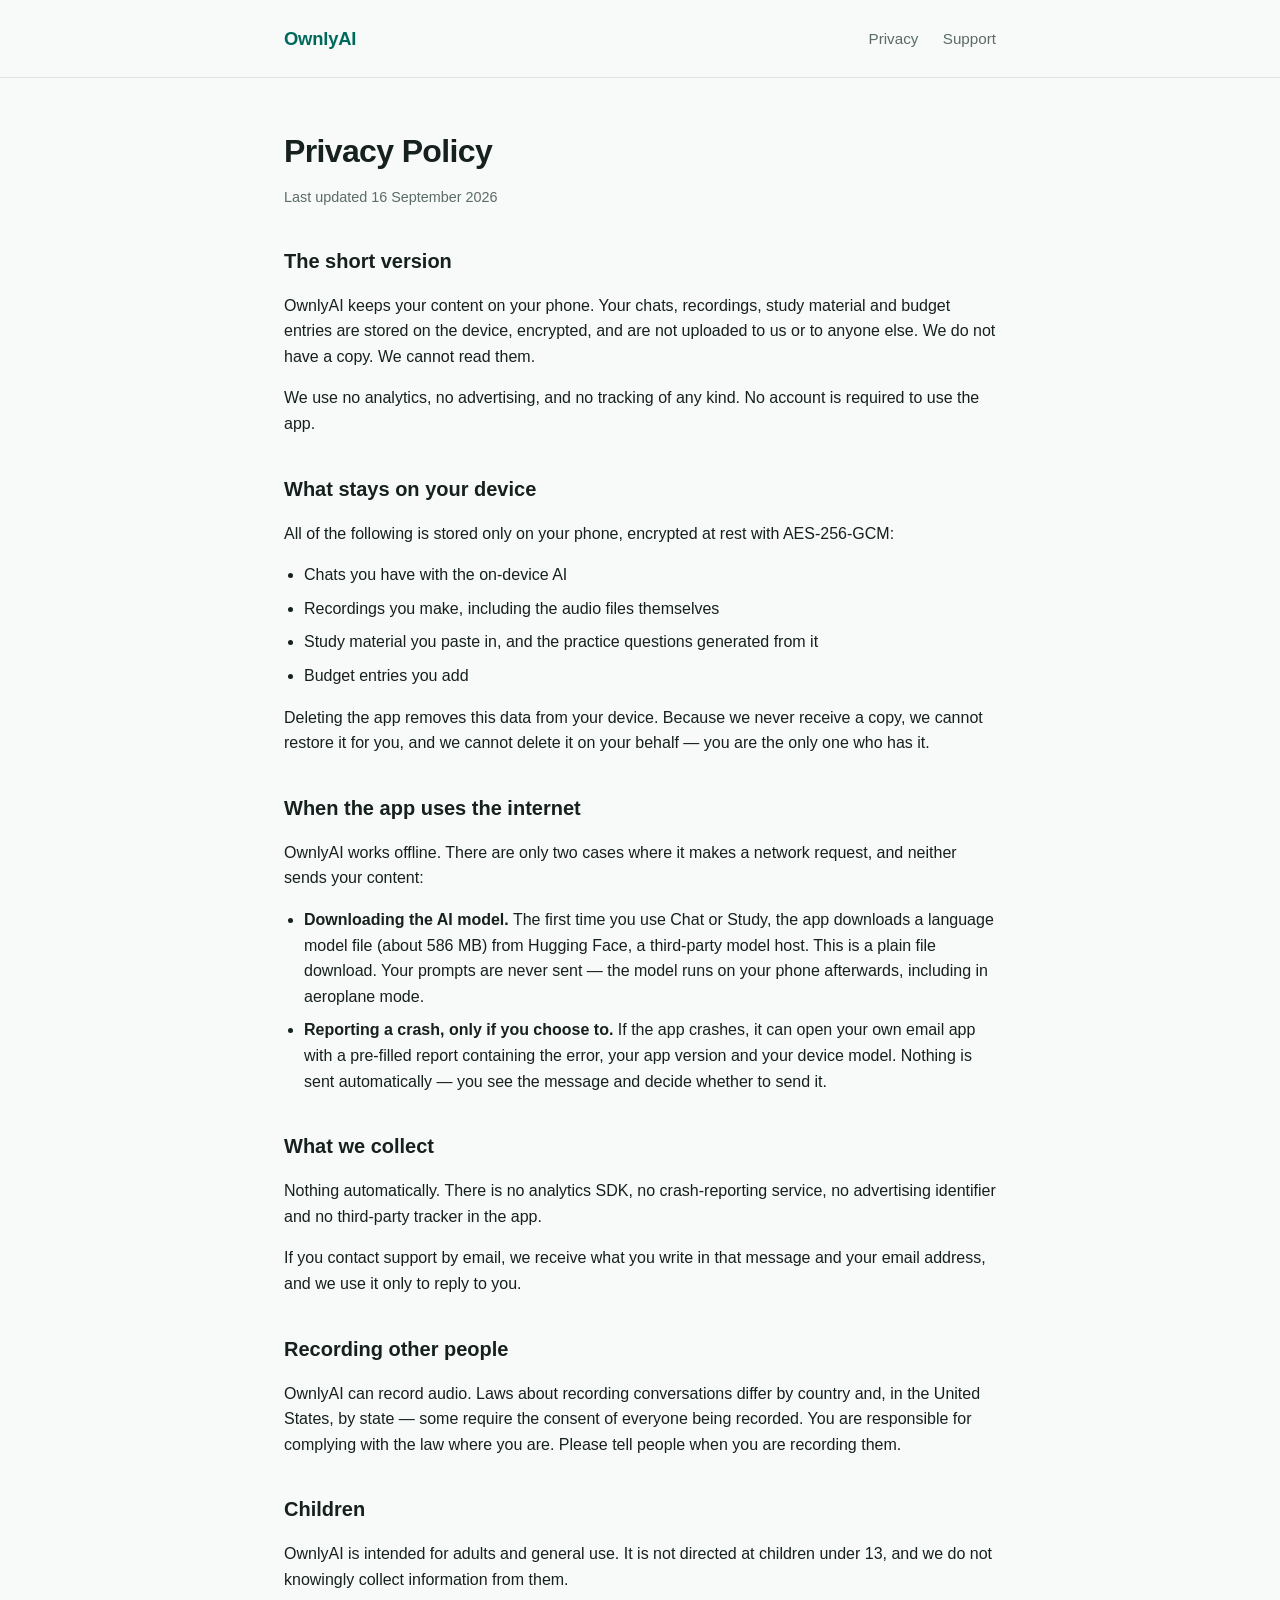
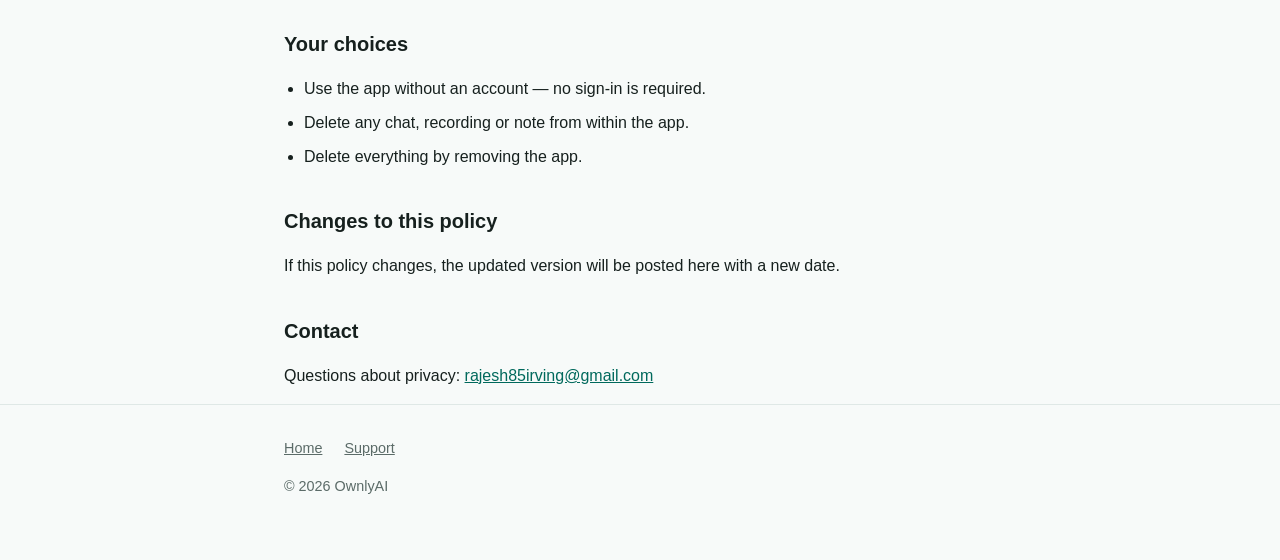
==== privacy.html @ 991598fe "Add OwnlyAI public site: landing, privacy policy and support Hosts the privacy policy at a public UR" ====
<!doctype html>
<html lang="en">
<head>
<meta charset="utf-8">
<meta name="viewport" content="width=device-width, initial-scale=1">
<title>Privacy Policy — OwnlyAI</title>
<meta name="description" content="OwnlyAI's privacy policy. Your content stays on your device, encrypted. We collect nothing.">
<link rel="stylesheet" href="style.css">
</head>
<body>

<header class="site">
  <div class="wrap">
    <a class="logo" href="index.html">OwnlyAI</a>
    <nav>
      <a href="privacy.html">Privacy</a>
      <a href="support.html">Support</a>
    </nav>
  </div>
</header>

<main class="wrap doc">
  <h1>Privacy Policy</h1>
  <p class="updated">Last updated 16 September 2026</p>

  <h2>The short version</h2>
  <p>
    OwnlyAI keeps your content on your phone. Your chats, recordings, study
    material and budget entries are stored on the device, encrypted, and
    are not uploaded to us or to anyone else. We do not have a copy. We
    cannot read them.
  </p>
  <p>
    We use no analytics, no advertising, and no tracking of any kind. No
    account is required to use the app.
  </p>

  <h2>What stays on your device</h2>
  <p>All of the following is stored only on your phone, encrypted at rest
    with AES-256-GCM:</p>
  <ul>
    <li>Chats you have with the on-device AI</li>
    <li>Recordings you make, including the audio files themselves</li>
    <li>Study material you paste in, and the practice questions generated from it</li>
    <li>Budget entries you add</li>
  </ul>
  <p>
    Deleting the app removes this data from your device. Because we never
    receive a copy, we cannot restore it for you, and we cannot delete it
    on your behalf — you are the only one who has it.
  </p>

  <h2>When the app uses the internet</h2>
  <p>
    OwnlyAI works offline. There are only two cases where it makes a
    network request, and neither sends your content:
  </p>
  <ul>
    <li>
      <strong>Downloading the AI model.</strong> The first time you use
      Chat or Study, the app downloads a language model file (about
      586&nbsp;MB) from Hugging Face, a third-party model host. This is a
      plain file download. Your prompts are never sent — the model runs on
      your phone afterwards, including in aeroplane mode.
    </li>
    <li>
      <strong>Reporting a crash, only if you choose to.</strong> If the app
      crashes, it can open your own email app with a pre-filled report
      containing the error, your app version and your device model. Nothing
      is sent automatically — you see the message and decide whether to
      send it.
    </li>
  </ul>

  <h2>What we collect</h2>
  <p>
    Nothing automatically. There is no analytics SDK, no crash-reporting
    service, no advertising identifier and no third-party tracker in the
    app.
  </p>
  <p>
    If you contact support by email, we receive what you write in that
    message and your email address, and we use it only to reply to you.
  </p>

  <h2>Recording other people</h2>
  <p>
    OwnlyAI can record audio. Laws about recording conversations differ by
    country and, in the United States, by state — some require the consent
    of everyone being recorded. You are responsible for complying with the
    law where you are. Please tell people when you are recording them.
  </p>

  <h2>Children</h2>
  <p>
    OwnlyAI is intended for adults and general use. It is not directed at
    children under 13, and we do not knowingly collect information from
    them.
  </p>

  <h2>Your choices</h2>
  <ul>
    <li>Use the app without an account — no sign-in is required.</li>
    <li>Delete any chat, recording or note from within the app.</li>
    <li>Delete everything by removing the app.</li>
  </ul>

  <h2>Changes to this policy</h2>
  <p>
    If this policy changes, the updated version will be posted here with a
    new date.
  </p>

  <h2>Contact</h2>
  <p>
    Questions about privacy:
    <a href="mailto:rajesh85irving@gmail.com">rajesh85irving@gmail.com</a>
  </p>
</main>

<footer class="site">
  <div class="wrap">
    <a href="index.html">Home</a>
    <a href="support.html">Support</a>
    <p>© 2026 OwnlyAI</p>
  </div>
</footer>

</body>
</html>
---- style.css ----
/* OwnlyAI marketing site. Self-contained - no CDN, no fonts to fetch, no
   trackers. That last one is deliberate: the site for a privacy app should
   not load third-party scripts. */

:root {
  --teal: #00695c;
  --teal-bright: #00897b;
  --ink: #16201e;
  --muted: #5b6b68;
  --bg: #f7faf9;
  --surface: #ffffff;
  --line: #dfe8e6;
}

@media (prefers-color-scheme: dark) {
  :root {
    --teal: #4db6ac;
    --teal-bright: #80cbc4;
    --ink: #e8f0ee;
    --muted: #9fb3af;
    --bg: #101816;
    --surface: #18211f;
    --line: #2a3634;
  }
}

* { box-sizing: border-box; }

body {
  margin: 0;
  font-family: -apple-system, BlinkMacSystemFont, "Segoe UI", Roboto,
    Helvetica, Arial, sans-serif;
  line-height: 1.6;
  color: var(--ink);
  background: var(--bg);
  -webkit-font-smoothing: antialiased;
}

.wrap {
  max-width: 760px;
  margin: 0 auto;
  padding: 0 24px;
}

header.site {
  padding-block: 24px;
  border-bottom: 1px solid var(--line);
}

header.site .wrap {
  display: flex;
  align-items: center;
  justify-content: space-between;
  gap: 16px;
  flex-wrap: wrap;
}

.logo {
  font-weight: 700;
  font-size: 1.15rem;
  color: var(--teal);
  text-decoration: none;
  letter-spacing: -0.01em;
}

nav a {
  color: var(--muted);
  text-decoration: none;
  margin-left: 20px;
  font-size: 0.95rem;
}

nav a:hover { color: var(--teal); }

.hero {
  padding-block: 72px 56px;
  text-align: center;
}

.hero h1 {
  font-size: clamp(2rem, 6vw, 3rem);
  line-height: 1.15;
  letter-spacing: -0.02em;
  margin: 0 0 16px;
}

.hero p.lede {
  font-size: 1.2rem;
  color: var(--muted);
  max-width: 34em;
  margin: 0 auto 32px;
}

.badges {
  display: flex;
  gap: 10px;
  justify-content: center;
  flex-wrap: wrap;
  margin-bottom: 8px;
}

.badge {
  border: 1px solid var(--line);
  background: var(--surface);
  color: var(--muted);
  border-radius: 999px;
  padding: 6px 14px;
  font-size: 0.85rem;
  white-space: nowrap;
}

.features {
  display: grid;
  grid-template-columns: repeat(auto-fit, minmax(240px, 1fr));
  gap: 20px;
  padding-block: 24px 64px;
}

.card {
  background: var(--surface);
  border: 1px solid var(--line);
  border-radius: 14px;
  padding: 24px;
}

.card h3 {
  margin: 0 0 8px;
  font-size: 1.05rem;
}

.card p {
  margin: 0;
  color: var(--muted);
  font-size: 0.95rem;
}

section.band {
  border-top: 1px solid var(--line);
  padding-block: 56px;
}

section.band h2 {
  font-size: 1.5rem;
  letter-spacing: -0.01em;
  margin: 0 0 16px;
}

.doc h1 { font-size: 2rem; letter-spacing: -0.02em; margin-block: 48px 8px; }
.doc h2 { font-size: 1.25rem; margin-block: 36px 8px; }
.doc .updated { color: var(--muted); font-size: 0.9rem; margin-top: 0; }
.doc ul { padding-left: 20px; }
.doc li { margin-bottom: 8px; }

.callout {
  background: var(--surface);
  border: 1px solid var(--line);
  border-left: 3px solid var(--teal);
  border-radius: 8px;
  padding: 16px 20px;
  margin-block: 24px;
}

.callout p { margin: 0; }

a { color: var(--teal); }

footer.site {
  border-top: 1px solid var(--line);
  padding-block: 32px 48px;
  color: var(--muted);
  font-size: 0.9rem;
}

footer.site a { color: var(--muted); margin-right: 18px; }
footer.site a:hover { color: var(--teal); }
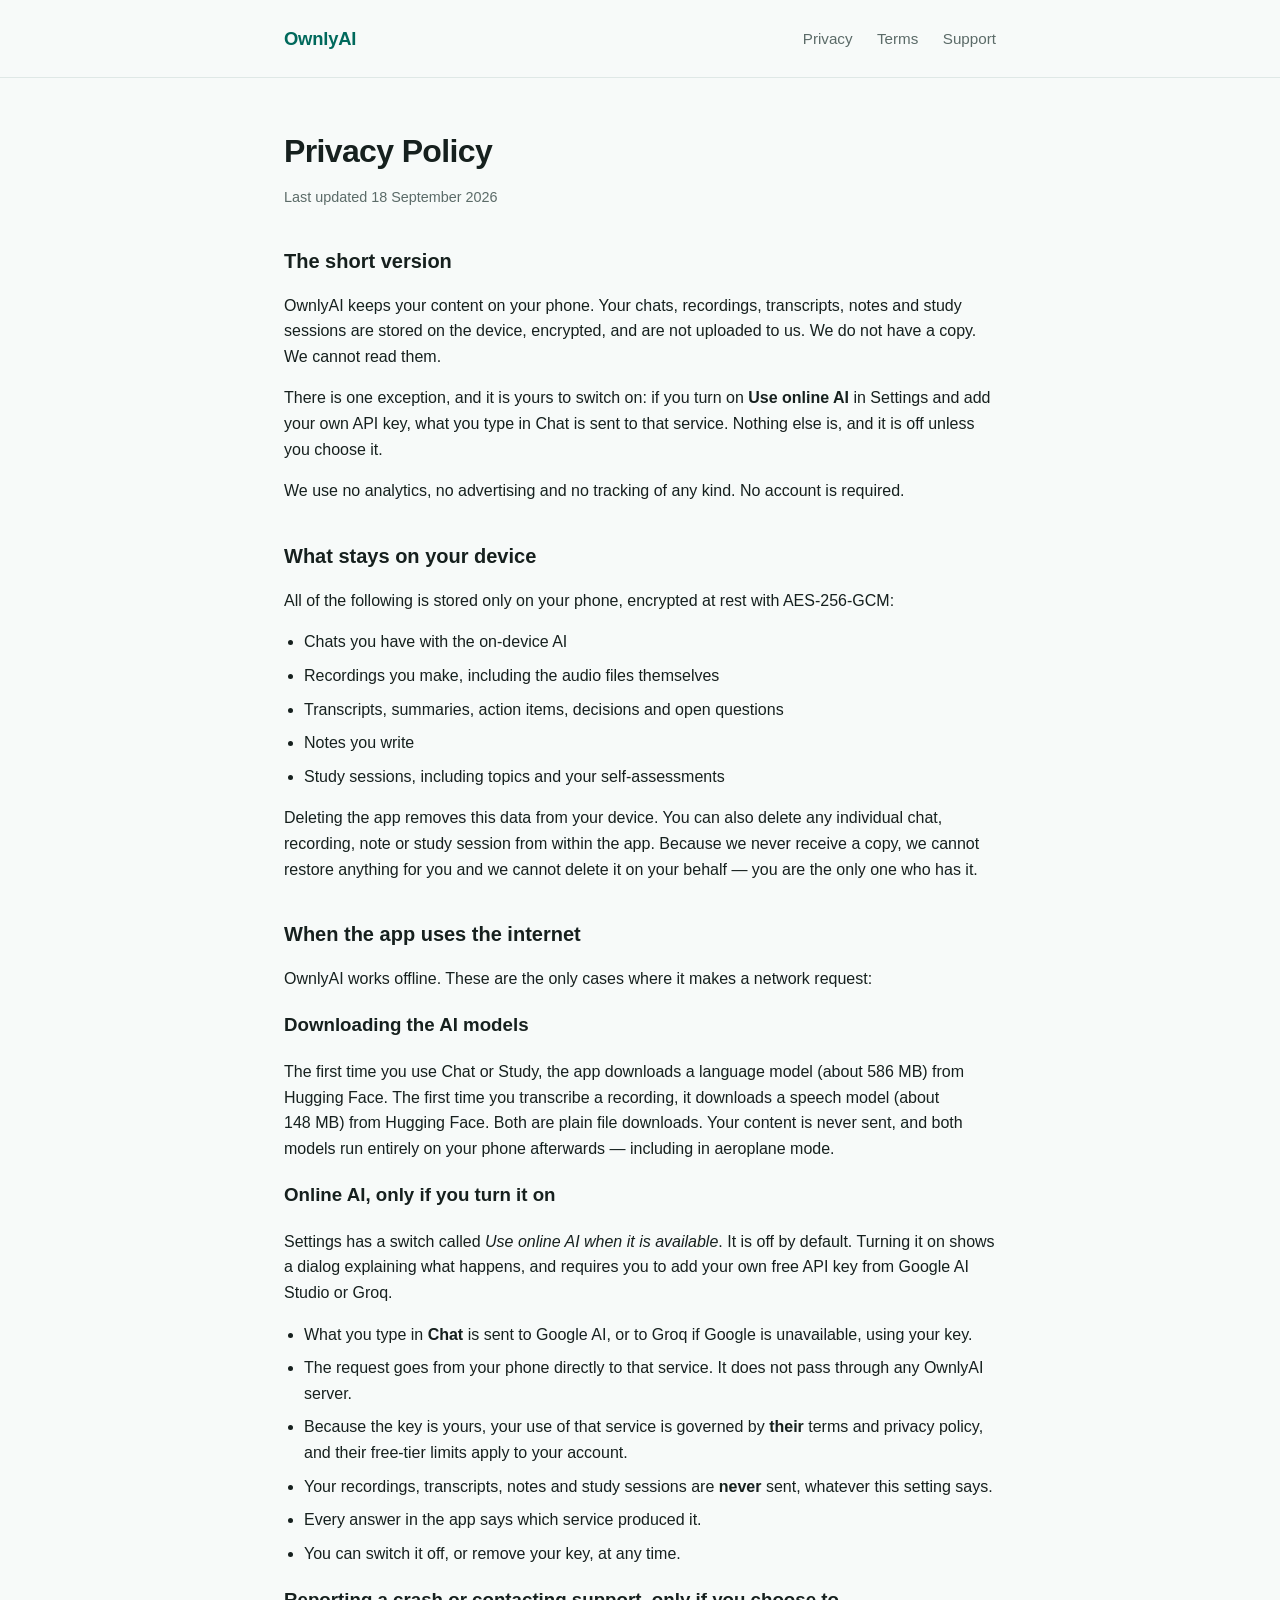
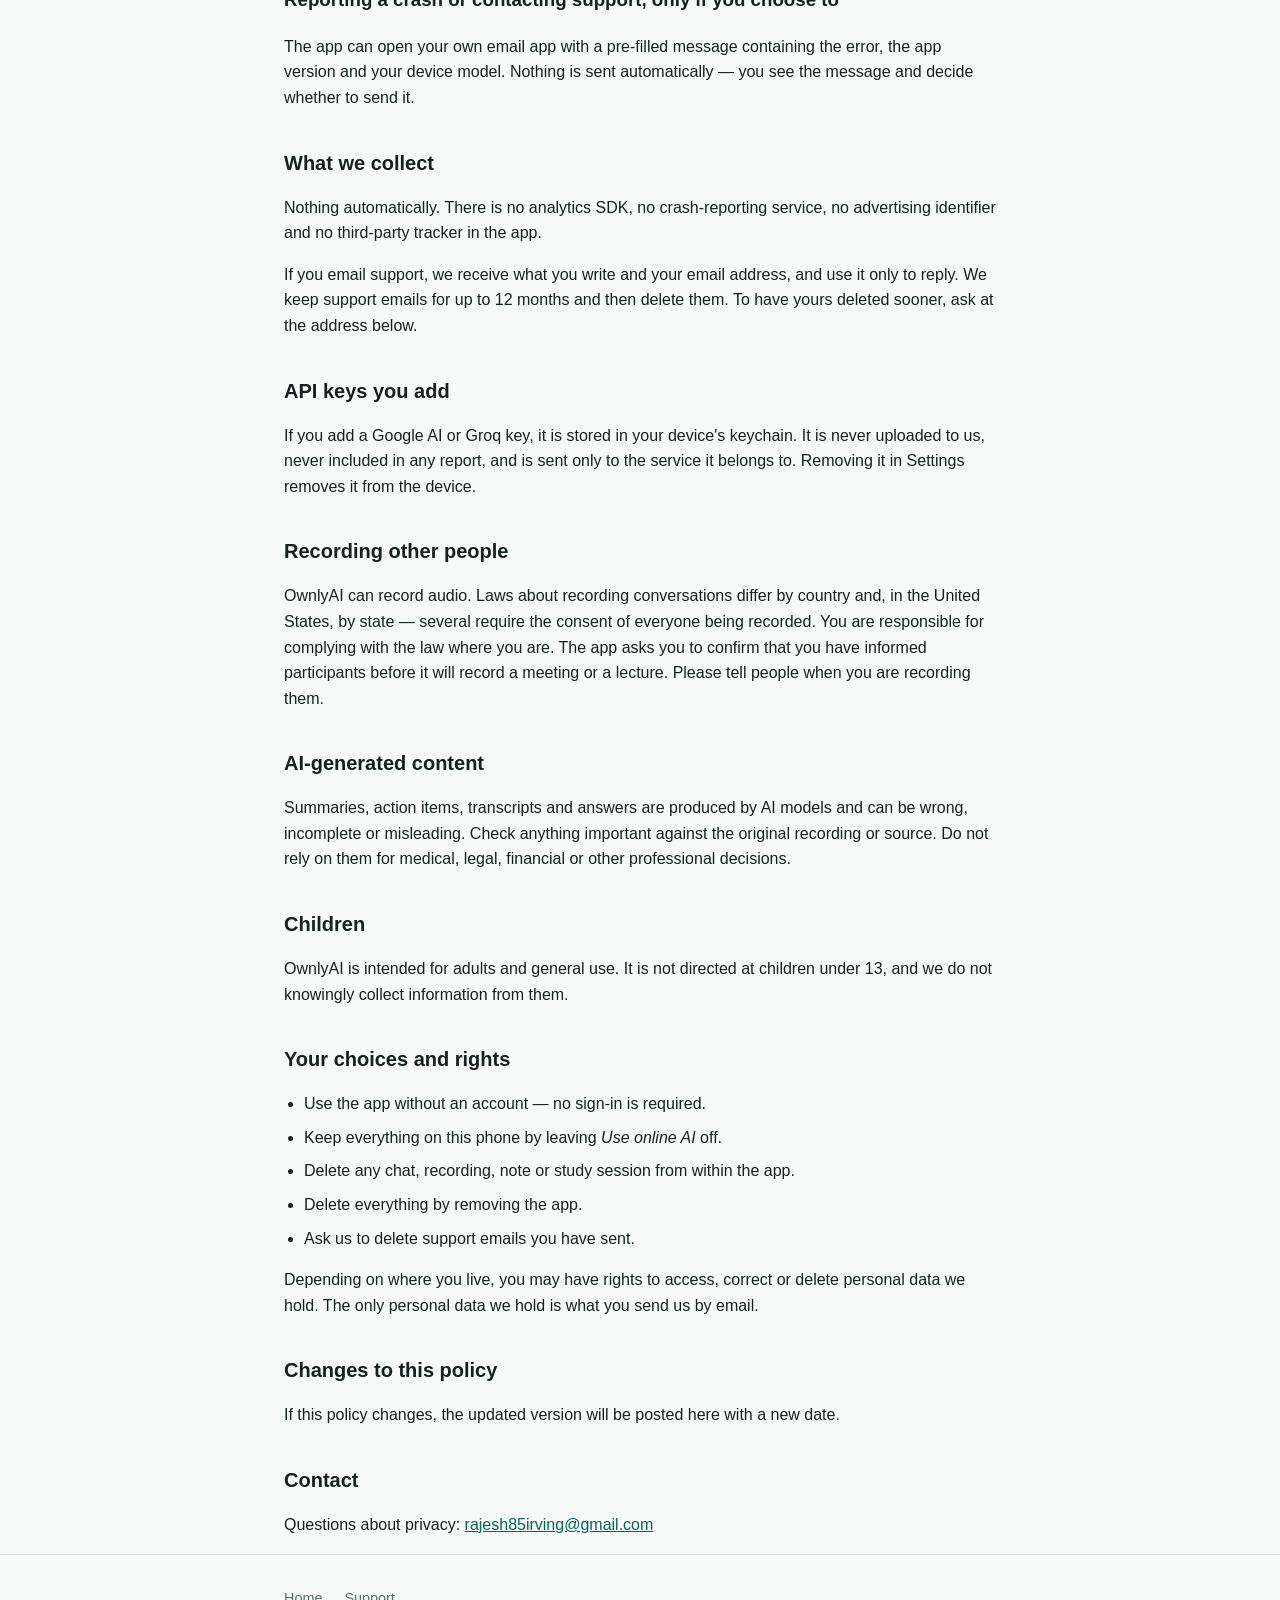
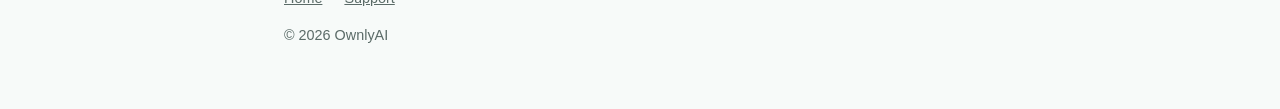
==== commit 1970af72: "Publish Terms of Use, and correct the Privacy Policy The published privacy policy said the app makes" ====
--- a/privacy.html
+++ b/privacy.html
@@ -14,6 +14,7 @@
     <a class="logo" href="index.html">OwnlyAI</a>
     <nav>
       <a href="privacy.html">Privacy</a>
+      <a href="terms.html">Terms</a>
       <a href="support.html">Support</a>
     </nav>
   </div>
@@ -21,56 +22,87 @@
 
 <main class="wrap doc">
   <h1>Privacy Policy</h1>
-  <p class="updated">Last updated 16 September 2026</p>
+  <p class="updated">Last updated 18 September 2026</p>
 
   <h2>The short version</h2>
   <p>
-    OwnlyAI keeps your content on your phone. Your chats, recordings, study
-    material and budget entries are stored on the device, encrypted, and
-    are not uploaded to us or to anyone else. We do not have a copy. We
-    cannot read them.
+    OwnlyAI keeps your content on your phone. Your chats, recordings,
+    transcripts, notes and study sessions are stored on the device,
+    encrypted, and are not uploaded to us. We do not have a copy. We cannot
+    read them.
   </p>
   <p>
-    We use no analytics, no advertising, and no tracking of any kind. No
-    account is required to use the app.
+    There is one exception, and it is yours to switch on: if you turn on
+    <strong>Use online AI</strong> in Settings and add your own API key,
+    what you type in Chat is sent to that service. Nothing else is, and it
+    is off unless you choose it.
+  </p>
+  <p>
+    We use no analytics, no advertising and no tracking of any kind. No
+    account is required.
   </p>
 
   <h2>What stays on your device</h2>
-  <p>All of the following is stored only on your phone, encrypted at rest
-    with AES-256-GCM:</p>
+  <p>
+    All of the following is stored only on your phone, encrypted at rest
+    with AES-256-GCM:
+  </p>
   <ul>
     <li>Chats you have with the on-device AI</li>
     <li>Recordings you make, including the audio files themselves</li>
-    <li>Study material you paste in, and the practice questions generated from it</li>
-    <li>Budget entries you add</li>
+    <li>Transcripts, summaries, action items, decisions and open questions</li>
+    <li>Notes you write</li>
+    <li>Study sessions, including topics and your self-assessments</li>
   </ul>
   <p>
-    Deleting the app removes this data from your device. Because we never
-    receive a copy, we cannot restore it for you, and we cannot delete it
-    on your behalf — you are the only one who has it.
+    Deleting the app removes this data from your device. You can also delete
+    any individual chat, recording, note or study session from within the
+    app. Because we never receive a copy, we cannot restore anything for you
+    and we cannot delete it on your behalf — you are the only one who has
+    it.
   </p>
 
   <h2>When the app uses the internet</h2>
+  <p>OwnlyAI works offline. These are the only cases where it makes a
+    network request:</p>
+
+  <h3>Downloading the AI models</h3>
   <p>
-    OwnlyAI works offline. There are only two cases where it makes a
-    network request, and neither sends your content:
+    The first time you use Chat or Study, the app downloads a language model
+    (about 586&nbsp;MB) from Hugging Face. The first time you transcribe a
+    recording, it downloads a speech model (about 148&nbsp;MB) from Hugging
+    Face. Both are plain file downloads. Your content is never sent, and
+    both models run entirely on your phone afterwards — including in
+    aeroplane mode.
+  </p>
+
+  <h3>Online AI, only if you turn it on</h3>
+  <p>
+    Settings has a switch called <em>Use online AI when it is available</em>.
+    It is off by default. Turning it on shows a dialog explaining what
+    happens, and requires you to add your own free API key from Google AI
+    Studio or Groq.
   </p>
   <ul>
-    <li>
-      <strong>Downloading the AI model.</strong> The first time you use
-      Chat or Study, the app downloads a language model file (about
-      586&nbsp;MB) from Hugging Face, a third-party model host. This is a
-      plain file download. Your prompts are never sent — the model runs on
-      your phone afterwards, including in aeroplane mode.
-    </li>
-    <li>
-      <strong>Reporting a crash, only if you choose to.</strong> If the app
-      crashes, it can open your own email app with a pre-filled report
-      containing the error, your app version and your device model. Nothing
-      is sent automatically — you see the message and decide whether to
-      send it.
-    </li>
+    <li>What you type in <strong>Chat</strong> is sent to Google AI, or to
+      Groq if Google is unavailable, using your key.</li>
+    <li>The request goes from your phone directly to that service. It does
+      not pass through any OwnlyAI server.</li>
+    <li>Because the key is yours, your use of that service is governed by
+      <strong>their</strong> terms and privacy policy, and their free-tier
+      limits apply to your account.</li>
+    <li>Your recordings, transcripts, notes and study sessions are
+      <strong>never</strong> sent, whatever this setting says.</li>
+    <li>Every answer in the app says which service produced it.</li>
+    <li>You can switch it off, or remove your key, at any time.</li>
   </ul>
+
+  <h3>Reporting a crash or contacting support, only if you choose to</h3>
+  <p>
+    The app can open your own email app with a pre-filled message containing
+    the error, the app version and your device model. Nothing is sent
+    automatically — you see the message and decide whether to send it.
+  </p>
 
   <h2>What we collect</h2>
   <p>
@@ -79,16 +111,36 @@
     app.
   </p>
   <p>
-    If you contact support by email, we receive what you write in that
-    message and your email address, and we use it only to reply to you.
+    If you email support, we receive what you write and your email address,
+    and use it only to reply. We keep support emails for up to 12 months and
+    then delete them. To have yours deleted sooner, ask at the address
+    below.
+  </p>
+
+  <h2>API keys you add</h2>
+  <p>
+    If you add a Google AI or Groq key, it is stored in your device's
+    keychain. It is never uploaded to us, never included in any report, and
+    is sent only to the service it belongs to. Removing it in Settings
+    removes it from the device.
   </p>
 
   <h2>Recording other people</h2>
   <p>
     OwnlyAI can record audio. Laws about recording conversations differ by
-    country and, in the United States, by state — some require the consent
-    of everyone being recorded. You are responsible for complying with the
-    law where you are. Please tell people when you are recording them.
+    country and, in the United States, by state — several require the
+    consent of everyone being recorded. You are responsible for complying
+    with the law where you are. The app asks you to confirm that you have
+    informed participants before it will record a meeting or a lecture.
+    Please tell people when you are recording them.
+  </p>
+
+  <h2>AI-generated content</h2>
+  <p>
+    Summaries, action items, transcripts and answers are produced by AI
+    models and can be wrong, incomplete or misleading. Check anything
+    important against the original recording or source. Do not rely on them
+    for medical, legal, financial or other professional decisions.
   </p>
 
   <h2>Children</h2>
@@ -98,12 +150,21 @@
     them.
   </p>
 
-  <h2>Your choices</h2>
+  <h2>Your choices and rights</h2>
   <ul>
     <li>Use the app without an account — no sign-in is required.</li>
-    <li>Delete any chat, recording or note from within the app.</li>
+    <li>Keep everything on this phone by leaving <em>Use online AI</em>
+      off.</li>
+    <li>Delete any chat, recording, note or study session from within the
+      app.</li>
     <li>Delete everything by removing the app.</li>
+    <li>Ask us to delete support emails you have sent.</li>
   </ul>
+  <p>
+    Depending on where you live, you may have rights to access, correct or
+    delete personal data we hold. The only personal data we hold is what you
+    send us by email.
+  </p>
 
   <h2>Changes to this policy</h2>
   <p>
